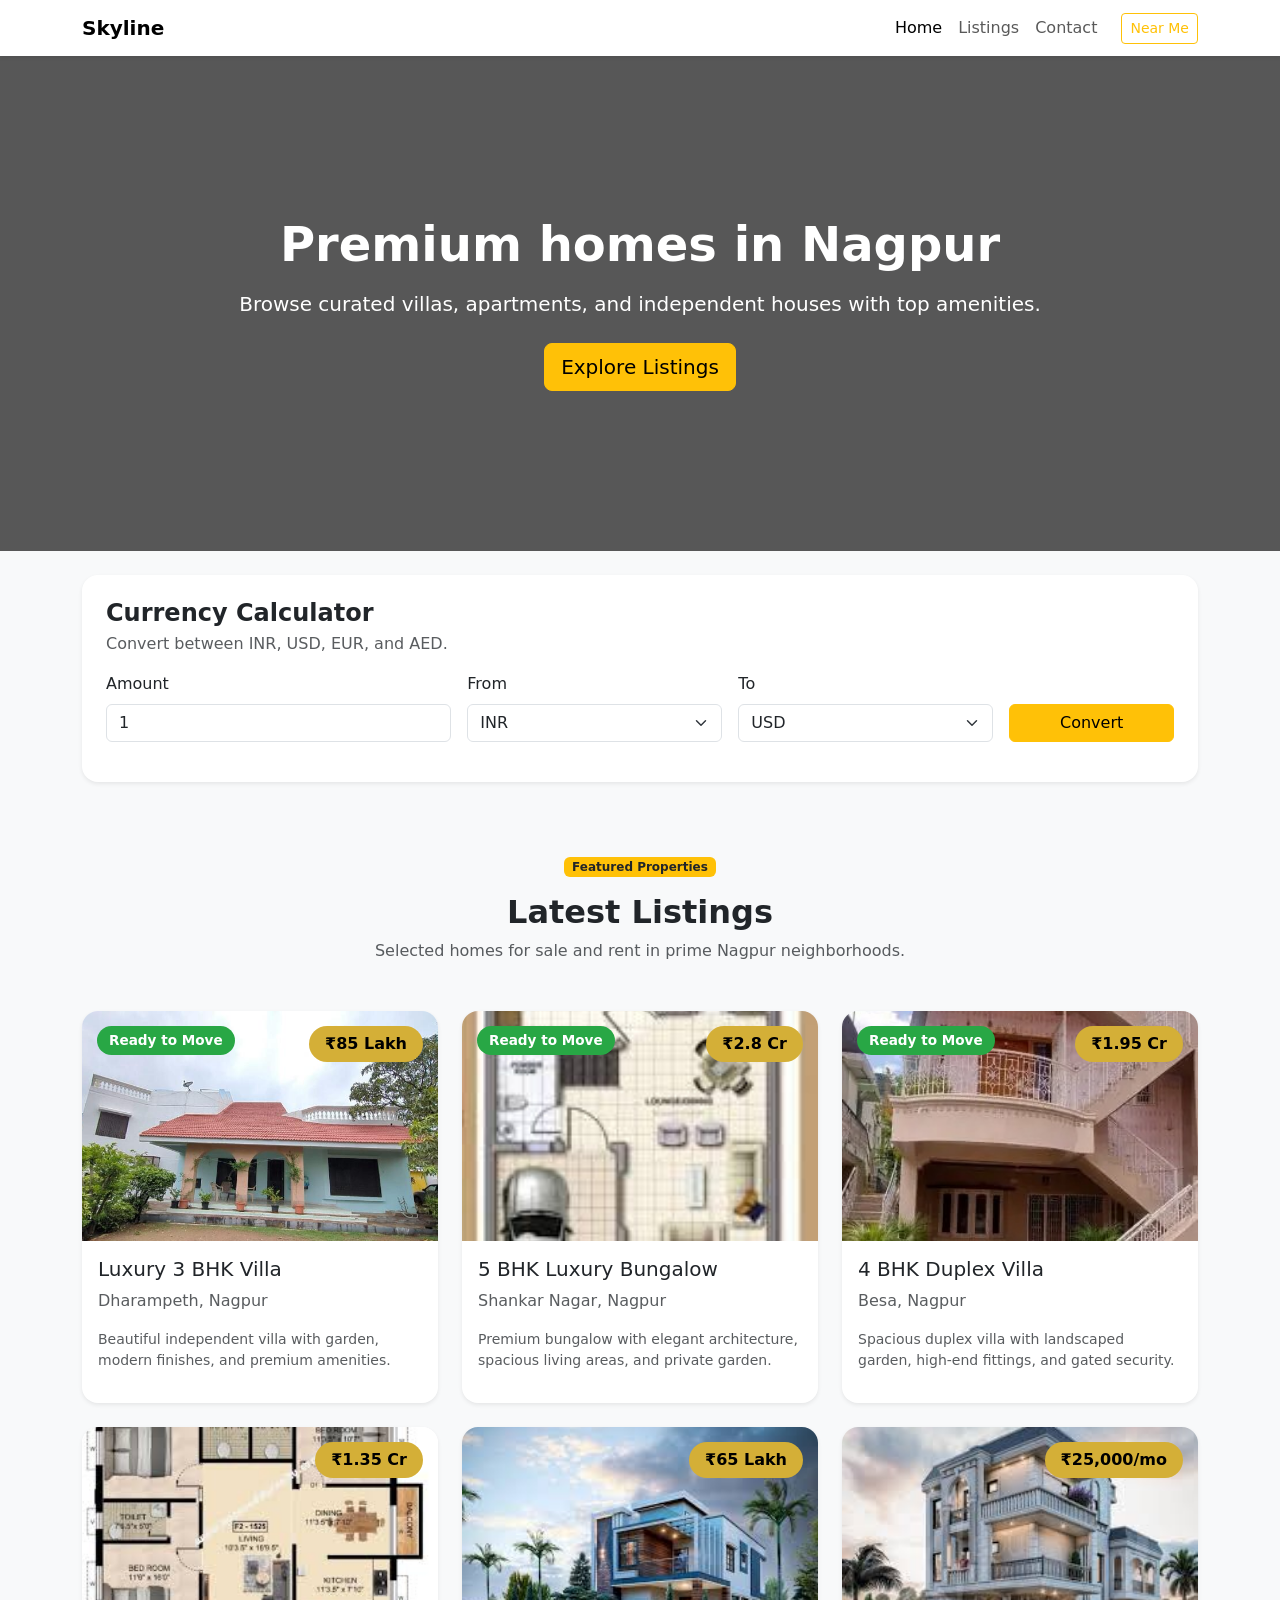
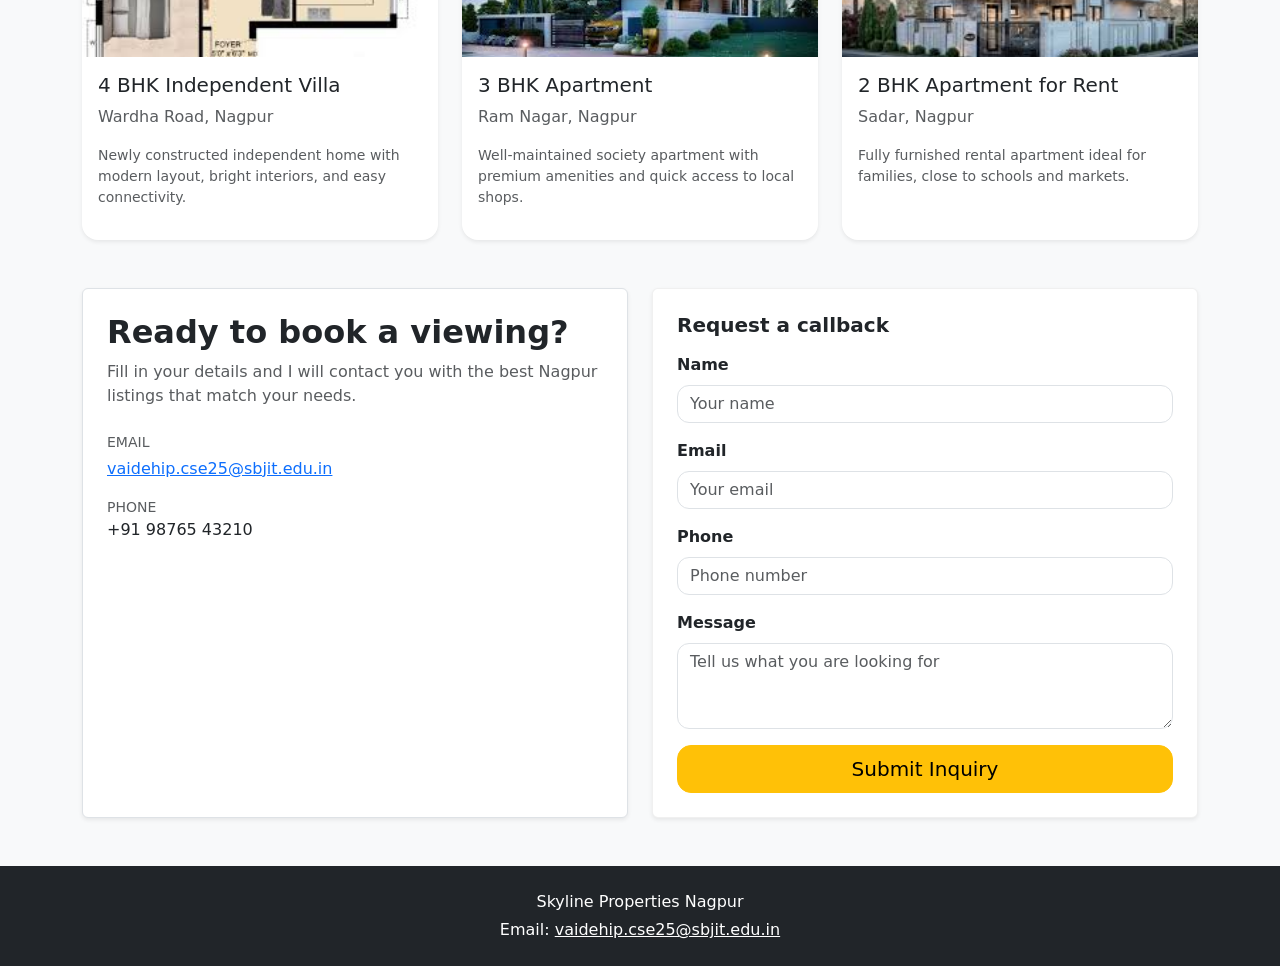
==== index.html @ f85cbd96 "Initial commit" ====
<!DOCTYPE html>
<html lang="en">
<head>
    <meta charset="UTF-8">
    <meta name="viewport" content="width=device-width, initial-scale=1.0">
    <title>Skyline Properties | Nagpur</title>
    <link href="https://cdn.jsdelivr.net/npm/bootstrap@5.3.3/dist/css/bootstrap.min.css" rel="stylesheet">
    <link rel="stylesheet" href="https://cdnjs.cloudflare.com/ajax/libs/font-awesome/6.6.0/css/all.min.css">
    <link rel="stylesheet" href="style.css">
</head>
<body>
    <nav class="navbar navbar-expand-lg navbar-light bg-white shadow-sm">
        <div class="container">
            <a class="navbar-brand fw-bold" href="#">Skyline</a>
            <button class="navbar-toggler" type="button" data-bs-toggle="collapse" data-bs-target="#navbarNav">
                <span class="navbar-toggler-icon"></span>
            </button>
            <div class="collapse navbar-collapse" id="navbarNav">
                <ul class="navbar-nav ms-auto">
                    <li class="nav-item"><a class="nav-link active" href="#">Home</a></li>
                    <li class="nav-item"><a class="nav-link" href="#properties">Listings</a></li>
                    <li class="nav-item"><a class="nav-link" href="#contact">Contact</a></li>
                    <li class="nav-item d-flex align-items-center">
                        <button id="nearMeBtn" class="btn btn-outline-warning btn-sm ms-3">Near Me</button>
                    </li>
                </ul>
            </div>
        </div>
    </nav>

    <header class="hero text-center d-flex align-items-center">
        <div class="container">
            <h1 class="display-5 fw-bold text-white mb-3">Premium homes in Nagpur</h1>
            <p class="lead text-white-75 mb-4">Browse curated villas, apartments, and independent houses with top amenities.</p>
            <a href="#properties" class="btn btn-warning btn-lg">Explore Listings</a>
        </div>
    </header>

    <div class="container text-center mb-4" id="locationInfo"></div>

    <div class="container mb-4">
        <div class="card border-0 shadow-sm p-4">
            <div class="d-flex justify-content-between align-items-center mb-3">
                <div>
                    <h4 class="fw-bold mb-1">Currency Calculator</h4>
                    <p class="text-muted mb-0">Convert between INR, USD, EUR, and AED.</p>
                </div>
            </div>
            <div class="row g-3 align-items-end">
                <div class="col-sm-4">
                    <label class="form-label">Amount</label>
                    <input id="currencyAmount" type="number" class="form-control" value="1" min="0" step="0.01">
                </div>
                <div class="col-sm-3">
                    <label class="form-label">From</label>
                    <select id="currencyFrom" class="form-select">
                        <option value="INR">INR</option>
                        <option value="USD">USD</option>
                        <option value="EUR">EUR</option>
                        <option value="AED">AED</option>
                    </select>
                </div>
                <div class="col-sm-3">
                    <label class="form-label">To</label>
                    <select id="currencyTo" class="form-select">
                        <option value="USD">USD</option>
                        <option value="EUR">EUR</option>
                        <option value="AED">AED</option>
                        <option value="INR">INR</option>
                    </select>
                </div>
                <div class="col-sm-2 d-grid">
                    <button id="convertBtn" class="btn btn-warning">Convert</button>
                </div>
            </div>
            <div class="mt-3" id="currencyResult"></div>
        </div>
    </div>

    <main class="container py-5" id="properties">
        <div class="text-center mb-5">
            <span class="badge bg-warning text-dark mb-3">Featured Properties</span>
            <h2 class="fw-bold">Latest Listings</h2>
            <p class="text-muted">Selected homes for sale and rent in prime Nagpur neighborhoods.</p>
        </div>

        <div class="row g-4">
            <div class="col-md-6 col-lg-4">
                <div class="card h-100 shadow-sm">
                    <div class="position-relative">
                        <img src="images/1.jpeg" class="card-img-top" alt="Luxury Villa">
                        <div class="price-tag">₹85 Lakh</div>
                        <div class="ready-badge">Ready to Move</div>
                    </div>
                    <div class="card-body">
                        <h5 class="card-title">Luxury 3 BHK Villa</h5>
                        <p class="text-muted">Dharampeth, Nagpur</p>
                        <p class="small text-muted">Beautiful independent villa with garden, modern finishes, and premium amenities.</p>
                    </div>
                </div>
            </div>

            <div class="col-md-6 col-lg-4">
                <div class="card h-100 shadow-sm">
                    <div class="position-relative">
                        <img src="images/7.jpeg" class="card-img-top" alt="Luxury Bungalow">
                        <div class="price-tag">₹2.8 Cr</div>
                        <div class="ready-badge">Ready to Move</div>
                    </div>
                    <div class="card-body">
                        <h5 class="card-title">5 BHK Luxury Bungalow</h5>
                        <p class="text-muted">Shankar Nagar, Nagpur</p>
                        <p class="small text-muted">Premium bungalow with elegant architecture, spacious living areas, and private garden.</p>
                    </div>
                </div>
            </div>

            <div class="col-md-6 col-lg-4">
                <div class="card h-100 shadow-sm">
                    <div class="position-relative">
                        <img src="images/3.jpeg" class="card-img-top" alt="Duplex Villa">
                        <div class="price-tag">₹1.95 Cr</div>
                        <div class="ready-badge">Ready to Move</div>
                    </div>
                    <div class="card-body">
                        <h5 class="card-title">4 BHK Duplex Villa</h5>
                        <p class="text-muted">Besa, Nagpur</p>
                        <p class="small text-muted">Spacious duplex villa with landscaped garden, high-end fittings, and gated security.</p>
                    </div>
                </div>
            </div>

            <div class="col-md-6 col-lg-4">
                <div class="card h-100 shadow-sm">
                    <div class="position-relative">
                        <img src="images/4.jpeg" class="card-img-top" alt="Independent Villa">
                        <div class="price-tag">₹1.35 Cr</div>
                    </div>
                    <div class="card-body">
                        <h5 class="card-title">4 BHK Independent Villa</h5>
                        <p class="text-muted">Wardha Road, Nagpur</p>
                        <p class="small text-muted">Newly constructed independent home with modern layout, bright interiors, and easy connectivity.</p>
                    </div>
                </div>
            </div>

            <div class="col-md-6 col-lg-4">
                <div class="card h-100 shadow-sm">
                    <div class="position-relative">
                        <img src="images/5.jpeg" class="card-img-top" alt="Apartment">
                        <div class="price-tag">₹65 Lakh</div>
                    </div>
                    <div class="card-body">
                        <h5 class="card-title">3 BHK Apartment</h5>
                        <p class="text-muted">Ram Nagar, Nagpur</p>
                        <p class="small text-muted">Well-maintained society apartment with premium amenities and quick access to local shops.</p>
                    </div>
                </div>
            </div>

            <div class="col-md-6 col-lg-4">
                <div class="card h-100 shadow-sm">
                    <div class="position-relative">
                        <img src="images/6.jpeg" class="card-img-top" alt="Rent Apartment">
                        <div class="price-tag">₹25,000/mo</div>
                    </div>
                    <div class="card-body">
                        <h5 class="card-title">2 BHK Apartment for Rent</h5>
                        <p class="text-muted">Sadar, Nagpur</p>
                        <p class="small text-muted">Fully furnished rental apartment ideal for families, close to schools and markets.</p>
                    </div>
                </div>
            </div>
        </div>

        <section class="mt-5" id="contact">
            <div class="row g-4">
                <div class="col-lg-6">
                    <div class="p-4 bg-white border rounded shadow-sm h-100">
                        <h2 class="fw-bold">Ready to book a viewing?</h2>
                        <p class="text-muted">Fill in your details and I will contact you with the best Nagpur listings that match your needs.</p>
                        <div class="mt-4">
                            <p class="mb-1 text-uppercase text-muted small">Email</p>
                            <p class="mb-3"><a href="mailto:vaidehip.cse25@sbjit.edu.in">vaidehip.cse25@sbjit.edu.in</a></p>
                            <p class="mb-0 text-uppercase text-muted small">Phone</p>
                            <p class="mb-0">+91 98765 43210</p>
                        </div>
                    </div>
                </div>
                <div class="col-lg-6">
                    <div class="contact-box p-4 bg-white rounded shadow-sm h-100">
                        <h5 class="fw-bold mb-3">Request a callback</h5>
                        <form>
                            <div class="mb-3">
                                <label class="form-label">Name</label>
                                <input type="text" class="form-control" placeholder="Your name" required>
                            </div>
                            <div class="mb-3">
                                <label class="form-label">Email</label>
                                <input type="email" class="form-control" placeholder="Your email" required>
                            </div>
                            <div class="mb-3">
                                <label class="form-label">Phone</label>
                                <input type="tel" class="form-control" placeholder="Phone number" required>
                            </div>
                            <div class="mb-3">
                                <label class="form-label">Message</label>
                                <textarea class="form-control" rows="3" placeholder="Tell us what you are looking for"></textarea>
                            </div>
                            <button type="submit" class="btn btn-warning btn-lg w-100">Submit Inquiry</button>
                        </form>
                    </div>
                </div>
            </div>
        </section>
    </main>

    <footer class="bg-dark text-white text-center py-4">
        <div class="container">
            <p class="mb-1">Skyline Properties Nagpur</p>
            <p class="mb-0">Email: <a href="mailto:vaidehip.cse25@sbjit.edu.in" class="text-white">vaidehip.cse25@sbjit.edu.in</a></p>
        </div>
    </footer>

    <script>
        const nearMeBtn = document.getElementById('nearMeBtn');
        const locationInfo = document.getElementById('locationInfo');
        const convertBtn = document.getElementById('convertBtn');
        const currencyAmount = document.getElementById('currencyAmount');
        const currencyFrom = document.getElementById('currencyFrom');
        const currencyTo = document.getElementById('currencyTo');
        const currencyResult = document.getElementById('currencyResult');

        const exchangeRates = {
            INR: { INR: 1, USD: 0.012, EUR: 0.011, AED: 0.044 },
            USD: { INR: 83.5, USD: 1, EUR: 0.92, AED: 3.67 },
            EUR: { INR: 90.2, USD: 1.09, EUR: 1, AED: 4.00 },
            AED: { INR: 22.7, USD: 0.27, EUR: 0.25, AED: 1 }
        };

        nearMeBtn.addEventListener('click', () => {
            if (!navigator.geolocation) {
                locationInfo.innerHTML = '<div class="alert alert-warning py-2">Geolocation is not supported by this browser.</div>';
                return;
            }
            locationInfo.innerHTML = '<div class="alert alert-info py-2">Locating your device…</div>';
            navigator.geolocation.getCurrentPosition(
                (position) => {
                    const { latitude, longitude } = position.coords;
                    locationInfo.innerHTML = `
                        <div class="alert alert-success py-2">
                            <strong>Your location:</strong><br>
                            Latitude: ${latitude.toFixed(5)}<br>
                            Longitude: ${longitude.toFixed(5)}
                        </div>
                    `;
                },
                (error) => {
                    locationInfo.innerHTML = `<div class="alert alert-danger py-2">Unable to get location: ${error.message}</div>`;
                },
                { enableHighAccuracy: true, timeout: 10000, maximumAge: 0 }
            );
        });

        convertBtn.addEventListener('click', () => {
            const amount = parseFloat(currencyAmount.value) || 0;
            const from = currencyFrom.value;
            const to = currencyTo.value;
            const rate = exchangeRates[from][to];
            const result = (amount * rate).toFixed(2);

            currencyResult.innerHTML = `
                <div class="alert alert-success py-2 mb-0">
                    ${amount} ${from} = <strong>${result} ${to}</strong>
                </div>
            `;
        });
    </script>
</body>
</html>
---- style.css ----
:root {
    --gold: #d4af37;
}

body {
    font-family: 'Segoe UI', system-ui, sans-serif;
    background: #f8f9fa;
}

.navbar {
    background: rgba(255,255,255,0.98);
    box-shadow: 0 2px 15px rgba(0,0,0,0.1);
}

.logo {
    font-size: 1.9rem;
    font-weight: 700;
    color: var(--gold);
}

.hero {
    background: linear-gradient(rgba(0,0,0,0.65), rgba(0,0,0,0.65));
    height: 55vh;
    min-height: 420px;
    display: flex;
    align-items: center;
    color: white;
}

.card {
    border: none;
    border-radius: 16px;
    overflow: hidden;
    box-shadow: 0 8px 20px rgba(0,0,0,0.1);
    transition: all 0.4s;
}

.card:hover {
    transform: translateY(-12px);
}

.card-img-top {
    height: 230px;
    object-fit: cover;
    transition: transform 0.5s ease;
}

.card:hover .card-img-top {
    transform: scale(1.08);
}

.price-tag {
    position: absolute;
    top: 15px;
    right: 15px;
    background: var(--gold);
    color: #000;
    padding: 6px 16px;
    border-radius: 30px;
    font-weight: 700;
}

.ready-badge {
    position: absolute;
    top: 15px;
    left: 15px;
    background: #28a745;
    color: white;
    padding: 4px 12px;
    border-radius: 20px;
    font-size: 0.85rem;
    font-weight: 600;
}

.sidebar {
    background: white;
    border-radius: 16px;
    padding: 25px;
    box-shadow: 0 8px 25px rgba(0,0,0,0.08);
    position: sticky;
    top: 100px;
}

.whatsapp-float {
    position: fixed;
    bottom: 25px;
    right: 25px;
    background: #25D366;
    color: white;
    width: 60px;
    height: 60px;
    border-radius: 50%;
    display: flex;
    align-items: center;
    justify-content: center;
    font-size: 28px;
    box-shadow: 0 4px 15px rgba(0,0,0,0.3);
    z-index: 1000;
    text-decoration: none;
}

.contact-box {
    border: 1px solid rgba(0,0,0,0.06);
}

.contact-box .form-control {
    border-radius: 12px;
}

.contact-box .form-label {
    font-weight: 600;
}

.contact-box button {
    border-radius: 14px;
}

@keyframes fadeInUp {
    from { opacity: 0; transform: translateY(30px); }
    to { opacity: 1; transform: translateY(0); }
}

.card {
    animation: fadeInUp 0.6s ease forwards;
}
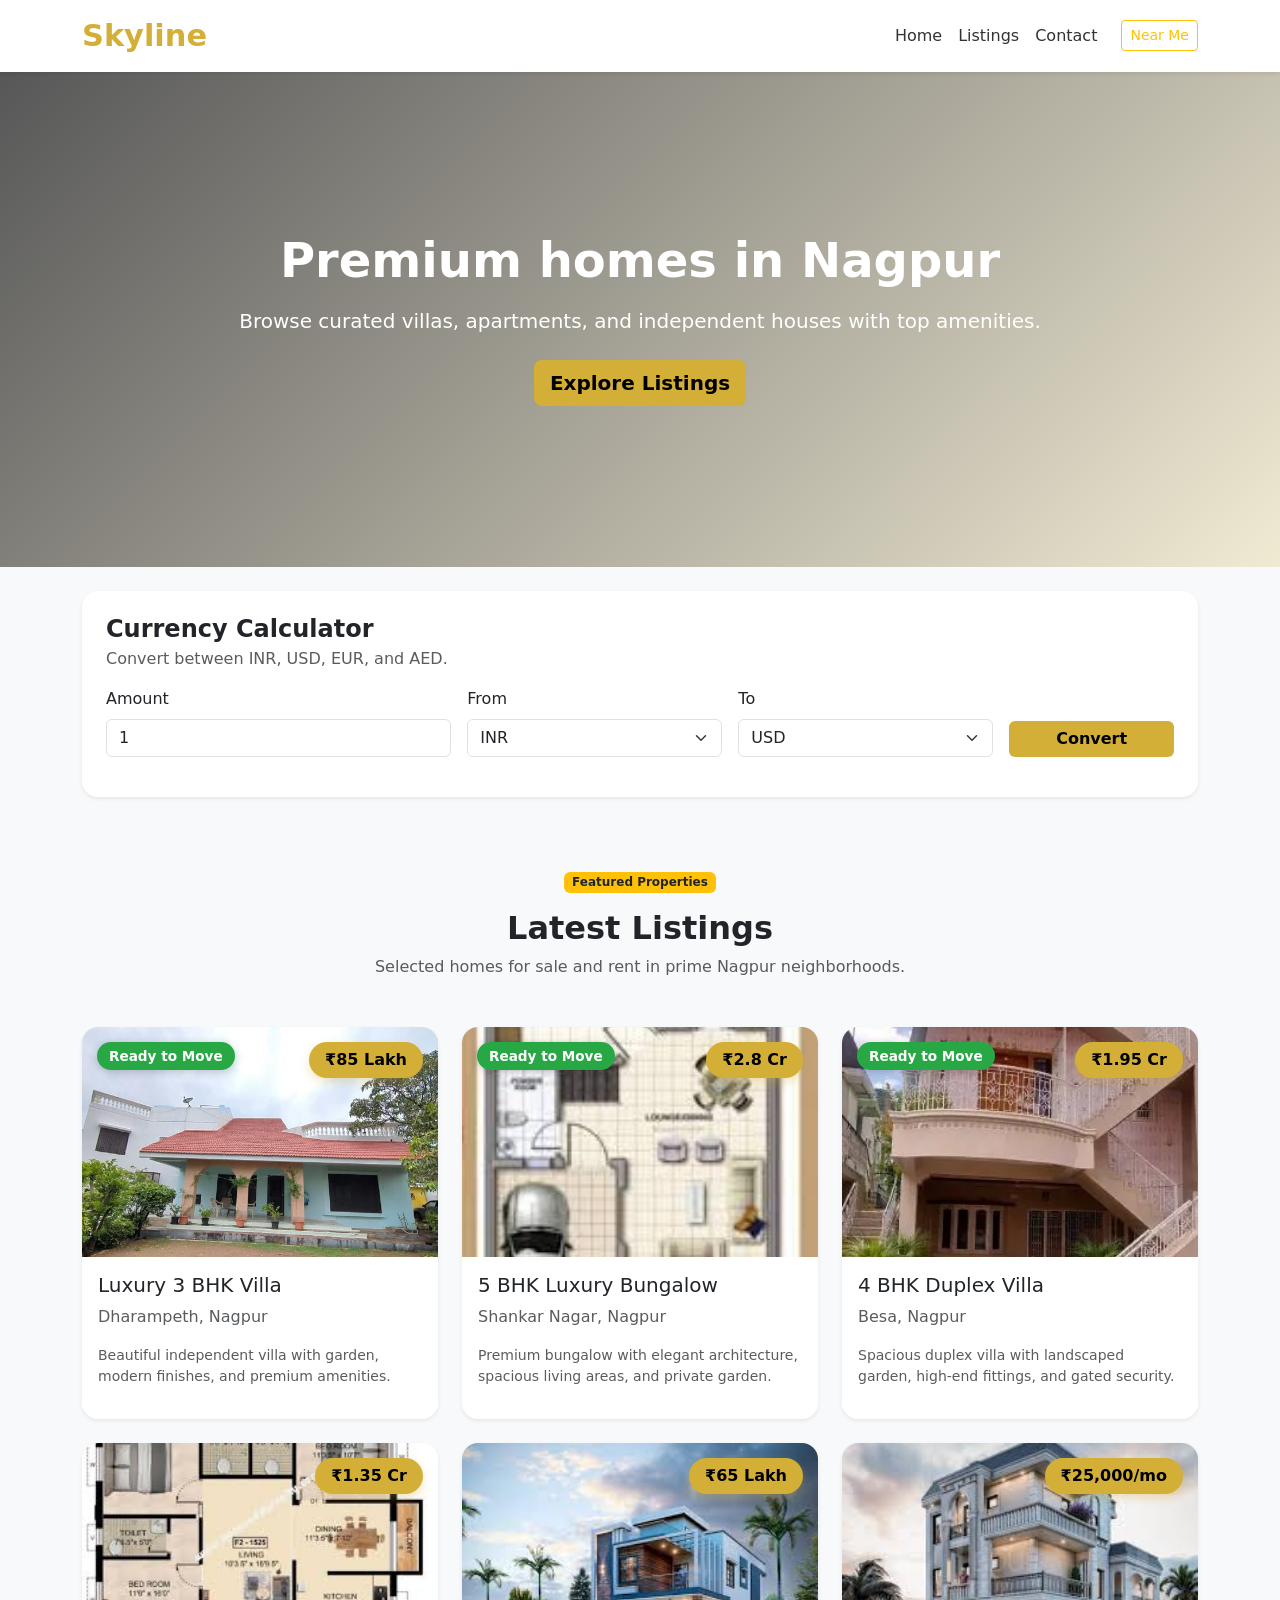
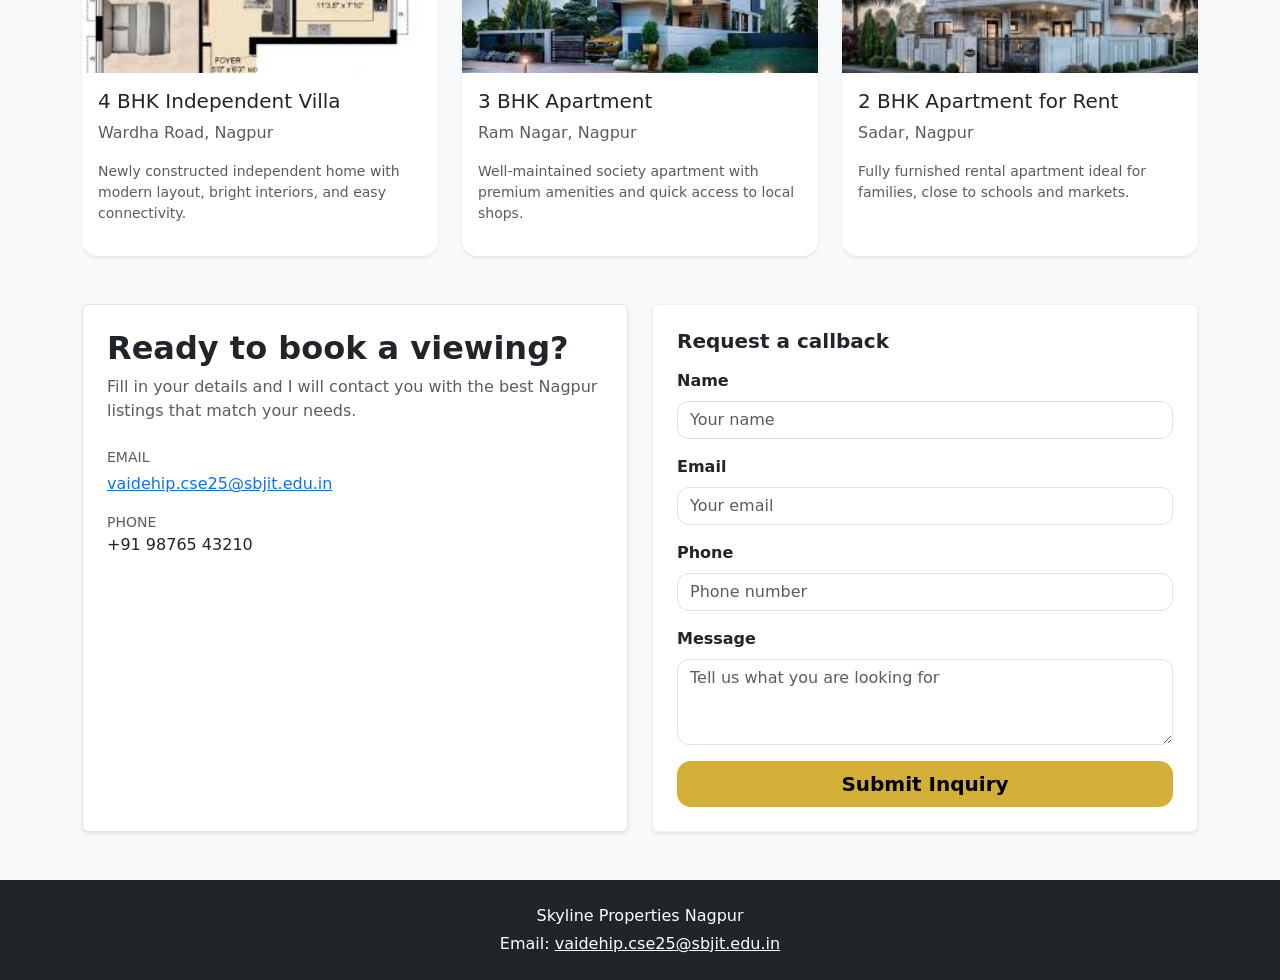
==== commit 588b99fd: "Add properties.js with Watup API integration and improved CSS" ====
--- a/index.html
+++ b/index.html
@@ -222,6 +222,8 @@
         </div>
     </footer>
 
+    <script src="https://cdn.jsdelivr.net/npm/bootstrap@5.3.3/dist/js/bootstrap.bundle.min.js"></script>
+    <script src="properties.js"></script>
     <script>
         const nearMeBtn = document.getElementById('nearMeBtn');
         const locationInfo = document.getElementById('locationInfo');
--- a/style.css
+++ b/style.css
@@ -1,5 +1,9 @@
 :root {
     --gold: #d4af37;
+}
+
+* {
+    transition: all 0.3s ease;
 }
 
 body {
@@ -8,23 +12,40 @@
 }
 
 .navbar {
-    background: rgba(255,255,255,0.98);
+    background: rgba(255,255,255,0.98) !important;
     box-shadow: 0 2px 15px rgba(0,0,0,0.1);
+    backdrop-filter: blur(10px);
 }
 
-.logo {
+.navbar-brand {
     font-size: 1.9rem;
     font-weight: 700;
-    color: var(--gold);
+    color: var(--gold) !important;
+}
+
+.nav-link {
+    color: #333 !important;
+    font-weight: 500;
+}
+
+.nav-link:hover {
+    color: var(--gold) !important;
 }
 
 .hero {
-    background: linear-gradient(rgba(0,0,0,0.65), rgba(0,0,0,0.65));
+    background: linear-gradient(135deg, rgba(0,0,0,0.65), rgba(212,175,55,0.2));
+    background-image: linear-gradient(135deg, rgba(0,0,0,0.65), rgba(212,175,55,0.2));
     height: 55vh;
     min-height: 420px;
     display: flex;
     align-items: center;
     color: white;
+    animation: fadeIn 0.8s ease-in;
+}
+
+@keyframes fadeIn {
+    from { opacity: 0; }
+    to { opacity: 1; }
 }
 
 .card {
@@ -37,6 +58,7 @@
 
 .card:hover {
     transform: translateY(-12px);
+    box-shadow: 0 15px 35px rgba(212,175,55,0.2);
 }
 
 .card-img-top {
@@ -58,6 +80,7 @@
     padding: 6px 16px;
     border-radius: 30px;
     font-weight: 700;
+    box-shadow: 0 4px 10px rgba(212,175,55,0.3);
 }
 
 .ready-badge {
@@ -70,6 +93,7 @@
     border-radius: 20px;
     font-size: 0.85rem;
     font-weight: 600;
+    box-shadow: 0 2px 8px rgba(0,0,0,0.2);
 }
 
 .sidebar {
@@ -97,6 +121,30 @@
     box-shadow: 0 4px 15px rgba(0,0,0,0.3);
     z-index: 1000;
     text-decoration: none;
+    animation: pulse 2s infinite;
+}
+
+@keyframes pulse {
+    0%, 100% { transform: scale(1); }
+    50% { transform: scale(1.1); }
+}
+
+.whatsapp-float:hover {
+    transform: scale(1.15);
+    animation: none;
+}
+
+.btn-warning {
+    background: var(--gold) !important;
+    border: none !important;
+    color: #000 !important;
+    font-weight: 600 !important;
+}
+
+.btn-warning:hover {
+    background: #c9a227 !important;
+    transform: translateY(-2px);
+    box-shadow: 0 6px 15px rgba(212,175,55,0.4);
 }
 
 .contact-box {
